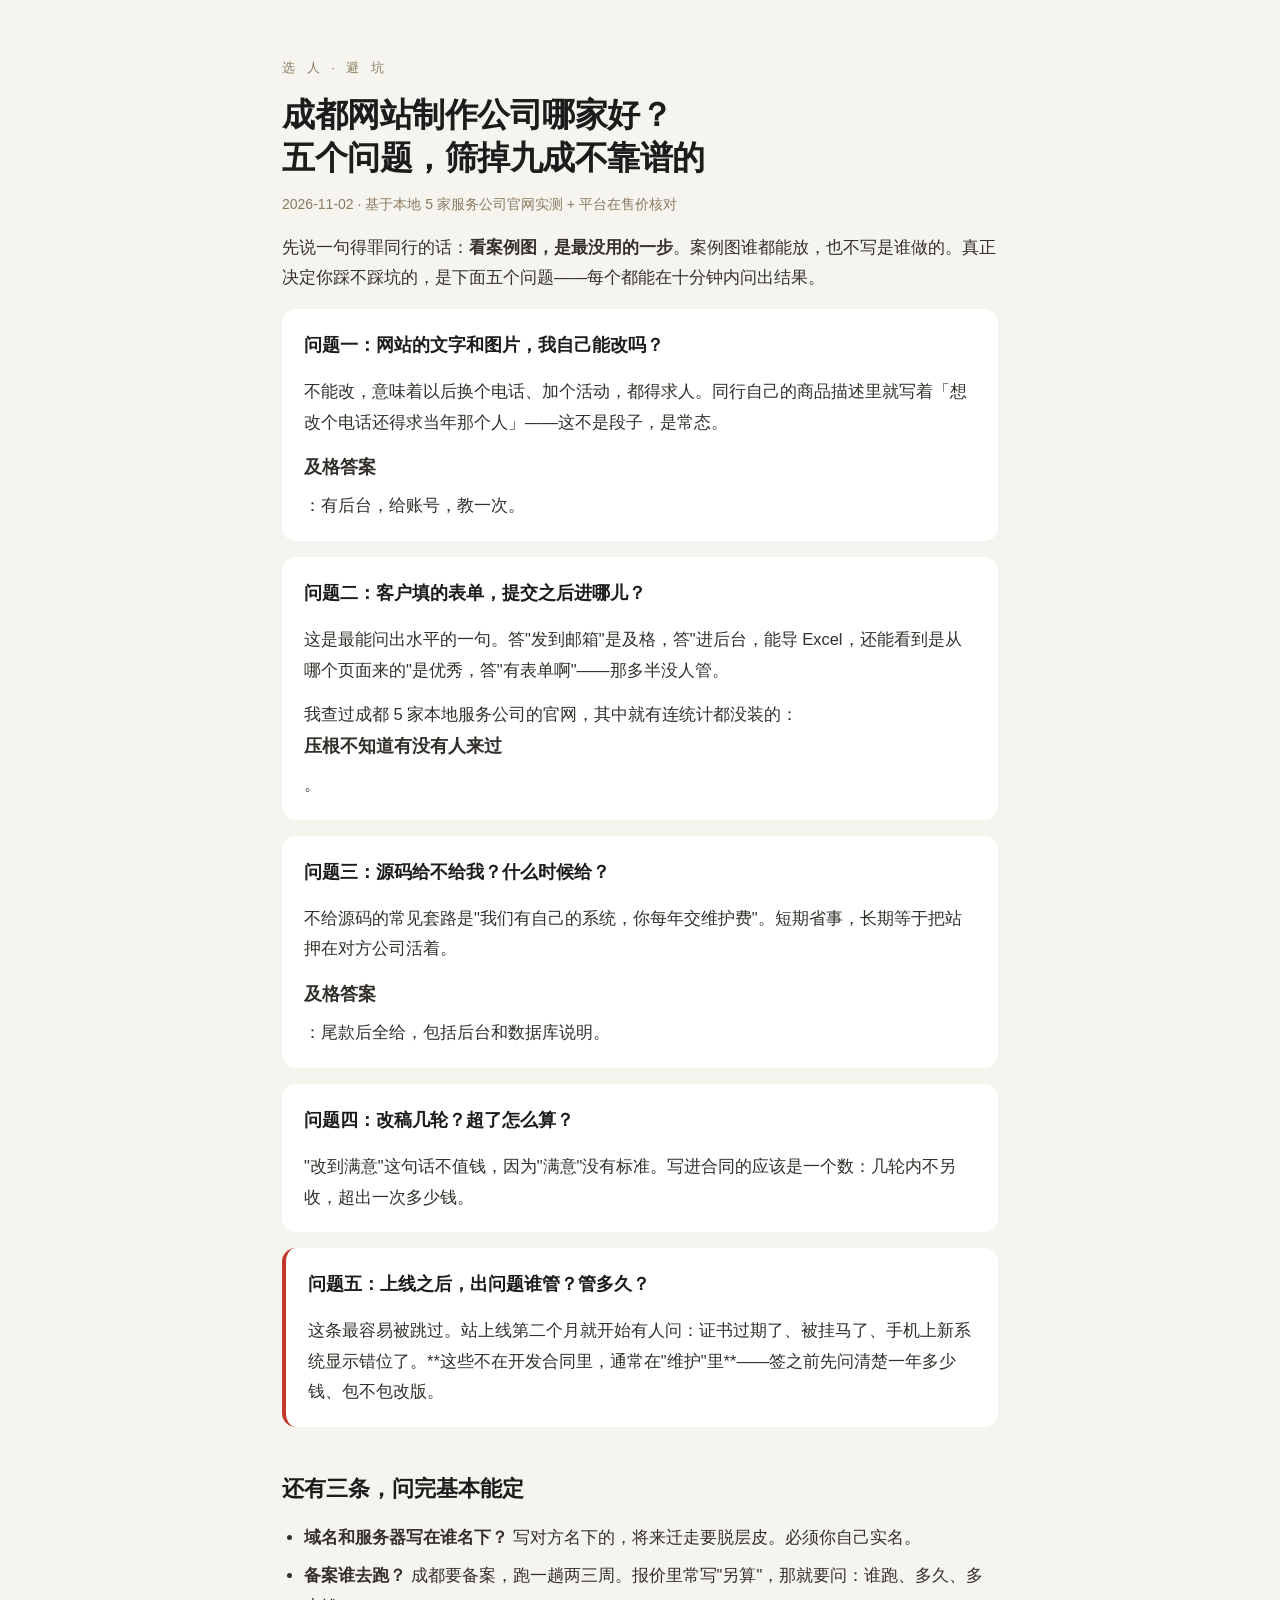
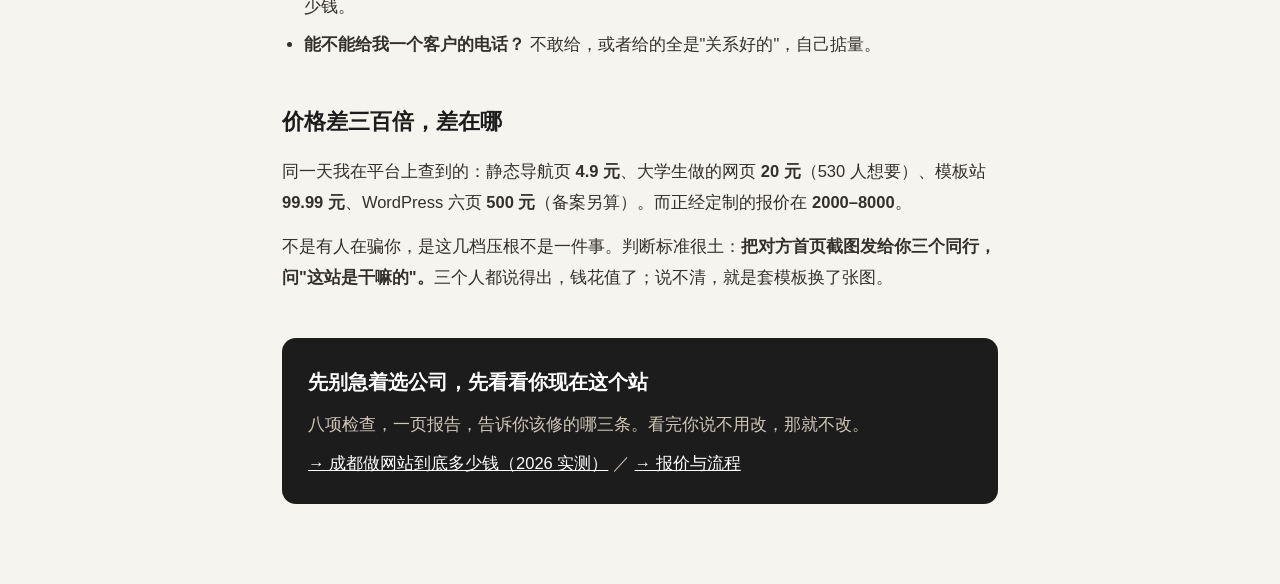
==== guide-choose.html @ 985f8775 "add two SEO guides: choose + yearly cost" ====
<!doctype html>
<html lang="zh-CN">
<head>
<meta charset="utf-8">
<meta name="viewport" content="width=device-width,initial-scale=1">
<title>成都网站制作公司哪家好？五个问题筛掉九成不靠谱的</title>
<meta name="description" content="选成都网站建设公司，别先看案例图。用这五个问题问一遍：谁能自己改字、表单进哪儿、源码给不给、改稿怎么算、上线后谁管。答不清的，直接换下一家。">
<meta name="keywords" content="成都网站制作公司哪家好,成都网站建设公司排名,建站公司怎么选">
<style>
  *{margin:0;padding:0;box-sizing:border-box}
  :root{--ink:#1c1c1c;--paper:#f6f4ef;--dim:#8a7b62;--red:#c0392b;--line:#e6ddca}
  body{background:var(--paper);color:var(--ink);font-family:"Microsoft YaHei","PingFang SC",sans-serif;line-height:1.85}
  .wrap{max-width:760px;margin:0 auto;padding:56px 22px 80px}
  .tag{font-size:13px;letter-spacing:4px;color:var(--dim)}
  h1{margin-top:14px;font-size:33px;line-height:1.3;font-weight:800;letter-spacing:-.5px}
  .meta{margin-top:12px;font-size:14px;color:var(--dim)}
  h2{margin-top:42px;font-size:22px;font-weight:800}
  p{margin-top:14px;font-size:16.5px;color:#33302b}
  ul,ol{margin:12px 0 0 22px}
  li{margin-top:8px;font-size:16.5px;color:#33302b}
  .q{background:#fff;border-radius:14px;padding:20px 22px;margin-top:16px}
  .q b{display:block;font-size:18px;margin-bottom:6px}
  .bad{border-left:4px solid var(--red)}
  .cta{margin-top:46px;background:var(--ink);color:#f6f4ef;border-radius:14px;padding:26px}
  .cta h3{color:#fff;margin:0;font-size:20px}
  .cta p{color:#cfc7b8;margin-top:8px}
  .cta a{color:#fff}
  a{color:var(--red)}
  @media (max-width:560px){h1{font-size:25px}.wrap{padding:36px 18px 60px}}
</style>
</head>
<body>
<div class="wrap">
  <div class="tag">选 人 · 避 坑</div>
  <h1>成都网站制作公司哪家好？<br>五个问题，筛掉九成不靠谱的</h1>
  <div class="meta">2026-11-02 · 基于本地 5 家服务公司官网实测 + 平台在售价核对</div>

  <p>先说一句得罪同行的话：<b>看案例图，是最没用的一步</b>。案例图谁都能放，也不写是谁做的。真正决定你踩不踩坑的，是下面五个问题——每个都能在十分钟内问出结果。</p>

  <div class="q"><b>问题一：网站的文字和图片，我自己能改吗？</b>
    <p>不能改，意味着以后换个电话、加个活动，都得求人。同行自己的商品描述里就写着「想改个电话还得求当年那个人」——这不是段子，是常态。</p>
    <p><b>及格答案</b>：有后台，给账号，教一次。</p>
  </div>

  <div class="q"><b>问题二：客户填的表单，提交之后进哪儿？</b>
    <p>这是最能问出水平的一句。答"发到邮箱"是及格，答"进后台，能导 Excel，还能看到是从哪个页面来的"是优秀，答"有表单啊"——那多半没人管。</p>
    <p>我查过成都 5 家本地服务公司的官网，其中就有连统计都没装的：<b>压根不知道有没有人来过</b>。</p>
  </div>

  <div class="q"><b>问题三：源码给不给我？什么时候给？</b>
    <p>不给源码的常见套路是"我们有自己的系统，你每年交维护费"。短期省事，长期等于把站押在对方公司活着。</p>
    <p><b>及格答案</b>：尾款后全给，包括后台和数据库说明。</p>
  </div>

  <div class="q"><b>问题四：改稿几轮？超了怎么算？</b>
    <p>"改到满意"这句话不值钱，因为"满意"没有标准。写进合同的应该是一个数：几轮内不另收，超出一次多少钱。</p>
  </div>

  <div class="q bad"><b>问题五：上线之后，出问题谁管？管多久？</b>
    <p>这条最容易被跳过。站上线第二个月就开始有人问：证书过期了、被挂马了、手机上新系统显示错位了。**这些不在开发合同里，通常在"维护"里**——签之前先问清楚一年多少钱、包不包改版。</p>
  </div>

  <h2>还有三条，问完基本能定</h2>
  <ul>
    <li><b>域名和服务器写在谁名下？</b> 写对方名下的，将来迁走要脱层皮。必须你自己实名。</li>
    <li><b>备案谁去跑？</b> 成都要备案，跑一趟两三周。报价里常写"另算"，那就要问：谁跑、多久、多少钱。</li>
    <li><b>能不能给我一个客户的电话？</b> 不敢给，或者给的全是"关系好的"，自己掂量。</li>
  </ul>

  <h2>价格差三百倍，差在哪</h2>
  <p>同一天我在平台上查到的：静态导航页 <b>4.9 元</b>、大学生做的网页 <b>20 元</b>（530 人想要）、模板站 <b>99.99 元</b>、WordPress 六页 <b>500 元</b>（备案另算）。而正经定制的报价在 <b>2000–8000</b>。</p>
  <p>不是有人在骗你，是这几档压根不是一件事。判断标准很土：<b>把对方首页截图发给你三个同行，问"这站是干嘛的"。</b>三个人都说得出，钱花值了；说不清，就是套模板换了张图。</p>

  <div class="cta">
    <h3>先别急着选公司，先看看你现在这个站</h3>
    <p>八项检查，一页报告，告诉你该修的哪三条。看完你说不用改，那就不改。</p>
    <p><a href="guide-price.html">→ 成都做网站到底多少钱（2026 实测）</a> ／ <a href="price.html">→ 报价与流程</a></p>
  </div>
</div>
</body>
</html>
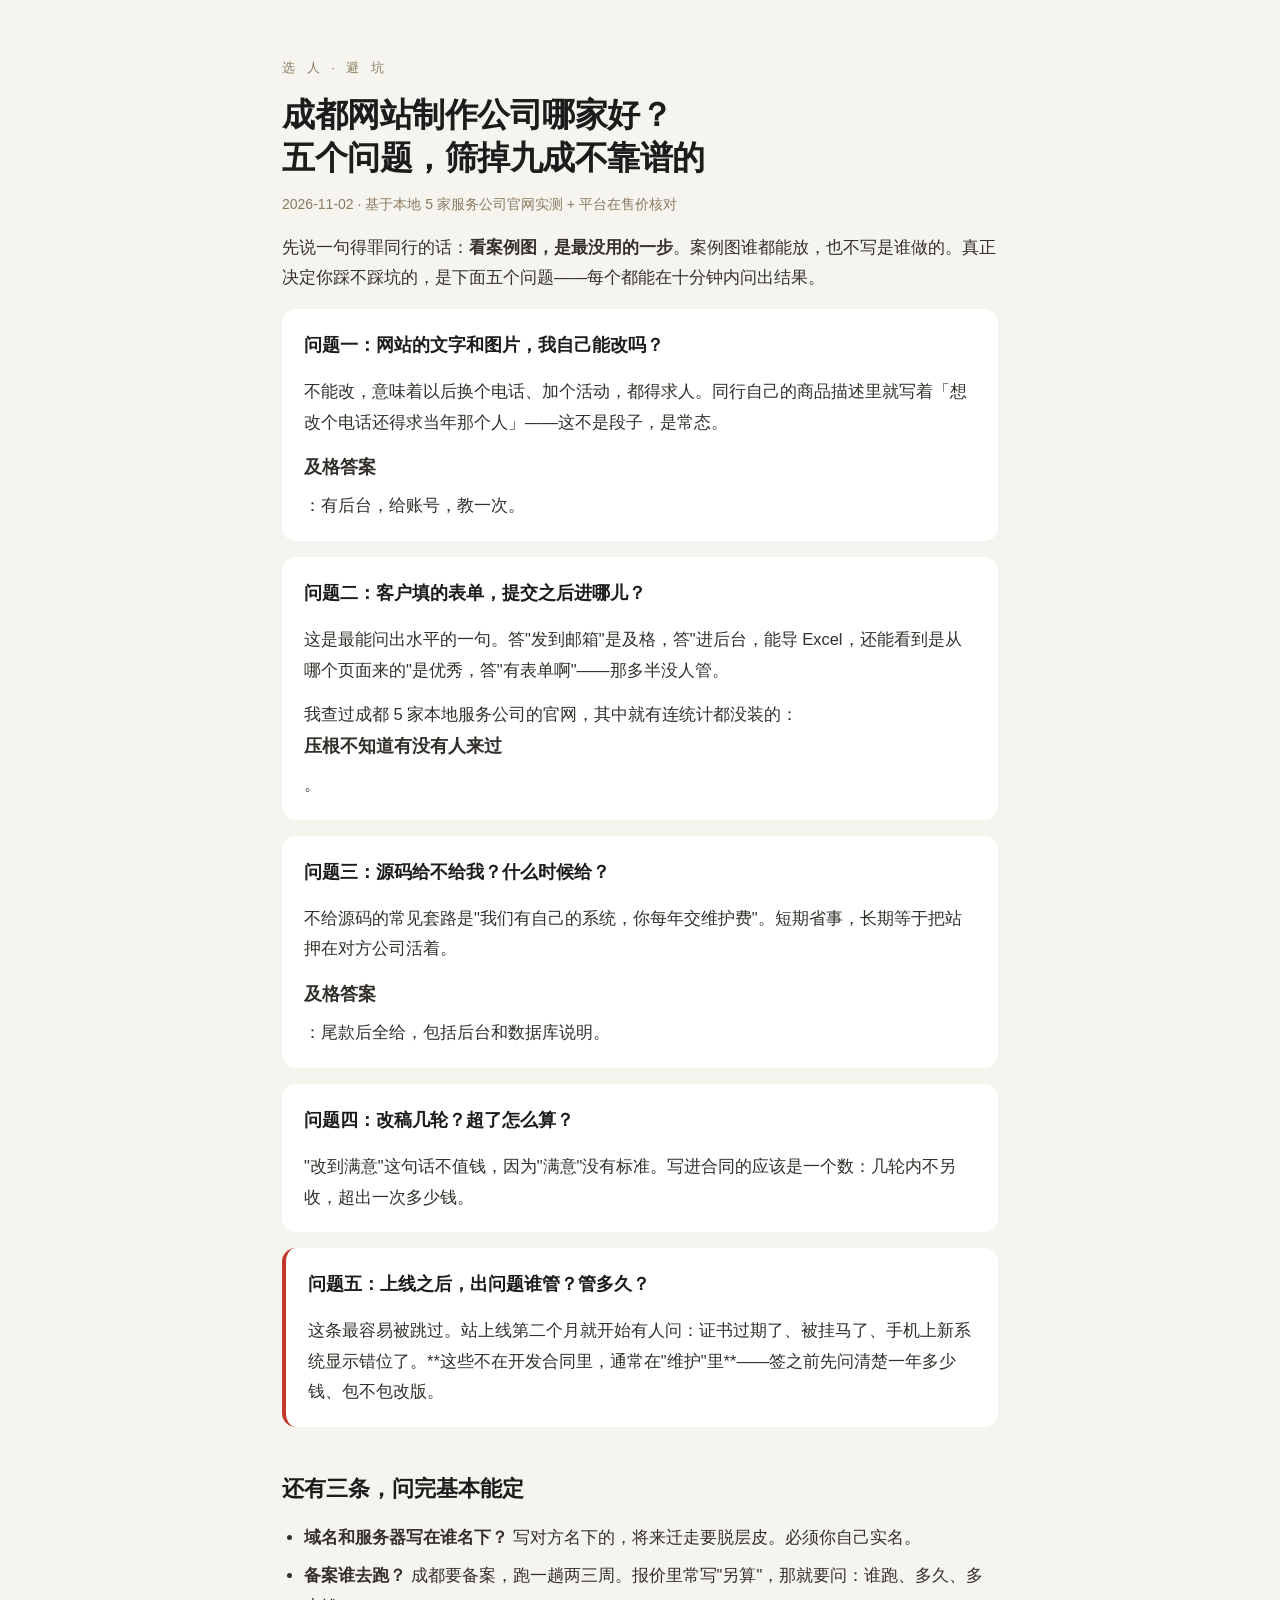
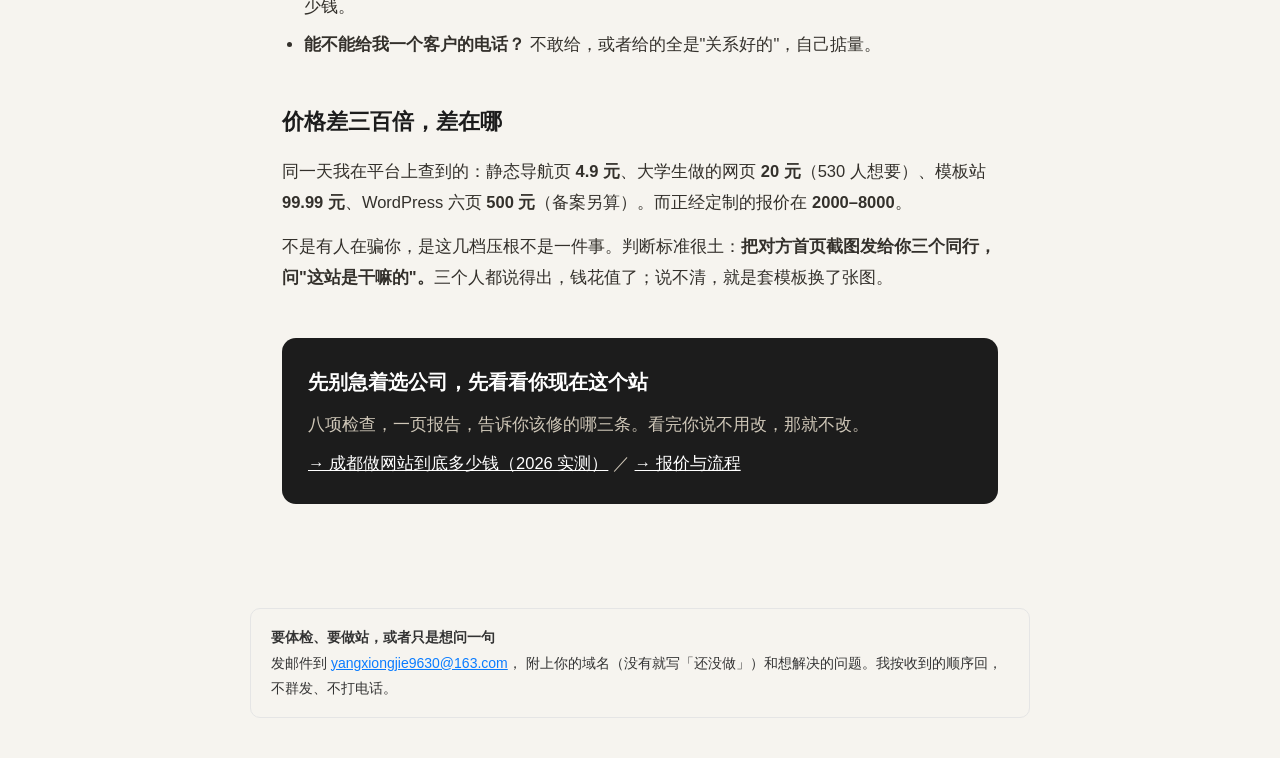
==== commit 2223106e: "add contact email bar on all pages; lead form now opens a real mailto" ====
--- a/guide-choose.html
+++ b/guide-choose.html
@@ -77,5 +77,11 @@
     <p><a href="guide-price.html">→ 成都做网站到底多少钱（2026 实测）</a> ／ <a href="price.html">→ 报价与流程</a></p>
   </div>
 </div>
+
+  <div id="contact-bar" style="max-width:780px;margin:24px auto 40px;padding:16px 20px;border:1px solid #e5e5e5;border-radius:10px;font-size:14px;line-height:1.8;color:#333">
+    <b>要体检、要做站，或者只是想问一句</b><br>
+    发邮件到 <a href="mailto:yangxiongjie9630@163.com?subject=%E7%BD%91%E7%AB%99%E4%BD%93%E6%A3%80" style="color:#0a7cff">yangxiongjie9630@163.com</a>，
+    附上你的域名（没有就写「还没做」）和想解决的问题。我按收到的顺序回，不群发、不打电话。
+  </div>
 </body>
 </html>
